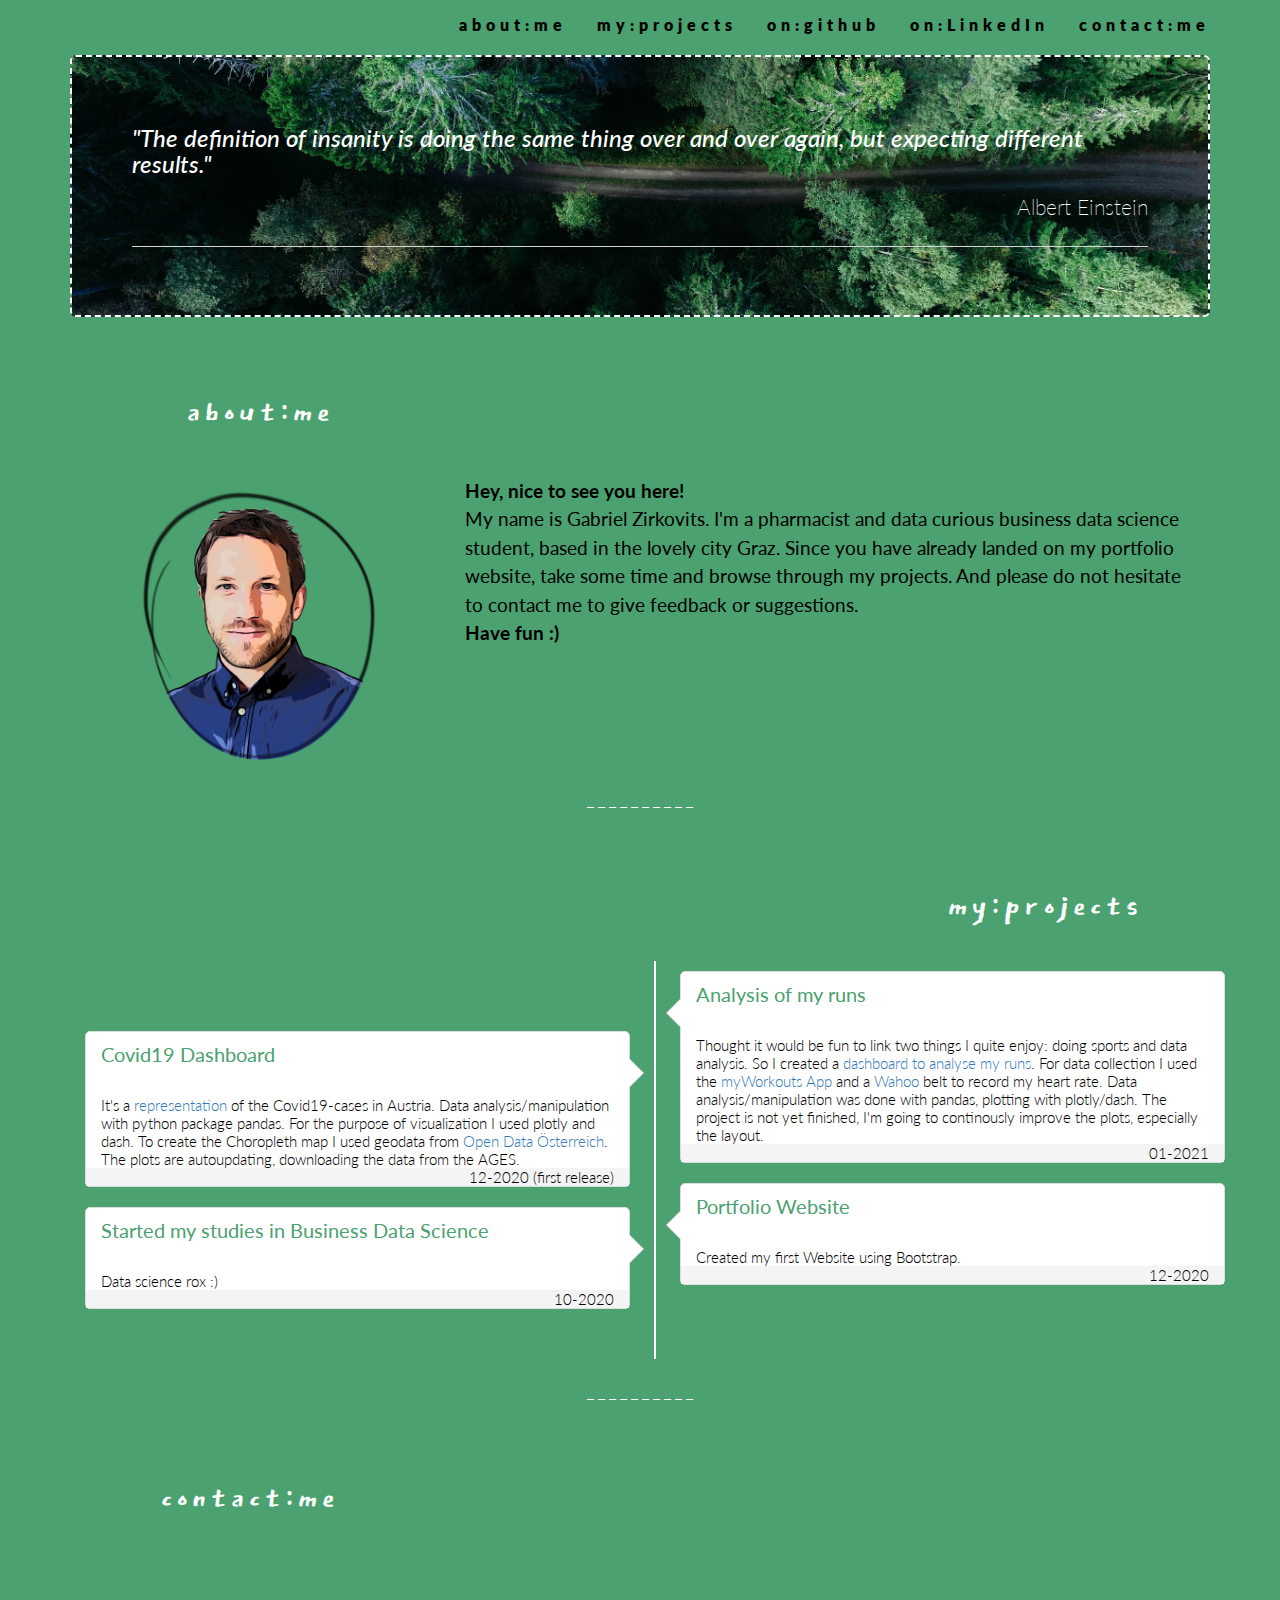
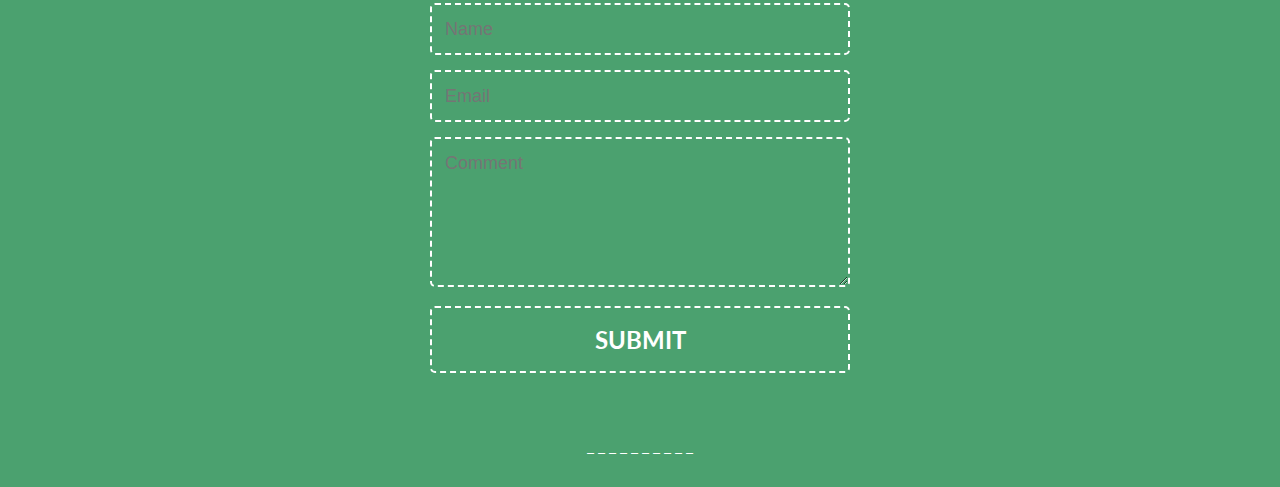
==== home.html @ d7a1986c "added project running analysis and updated text" ====
<!DOCTYPE html>
<html lang="en">

<head>
  <title>DS Website</title>
  <!-- Latest compiled and minified CSS -->
  <link rel="stylesheet" href="https://maxcdn.bootstrapcdn.com/bootstrap/3.4.1/css/bootstrap.min.css">
  <!-- jQuery library -->
  <script src="https://ajax.googleapis.com/ajax/libs/jquery/3.5.1/jquery.min.js"></script>
  <!-- Latest compiled JavaScript -->
  <script src="https://maxcdn.bootstrapcdn.com/bootstrap/3.4.1/js/bootstrap.min.js"></script>
  <meta name="viewport" content="width=device-width, initial-scale=1.0">
  <link rel="stylesheet" type="text/css" href="mainstyle.css" />
  <link href="https://fonts.googleapis.com/css?family=Montserrat" rel="stylesheet" type="text/css">
  <link href="https://fonts.googleapis.com/css?family=Lato" rel="stylesheet" type="text/css">
  <link href="https://fonts.googleapis.com/css2?family=East+Sea+Dokdo&display=swap" rel="stylesheet">
  <link rel="stylesheet" href="https://cdnjs.cloudflare.com/ajax/libs/font-awesome/5.15.1/css/all.min.css"
    integrity="sha512-+4zCK9k+qNFUR5X+cKL9EIR+ZOhtIloNl9GIKS57V1MyNsYpYcUrUeQc9vNfzsWfV28IaLL3i96P9sdNyeRssA=="
    crossorigin="anonymous" />
</head>

<body class="body">
  <div class="container">

    <header>

      <nav class="navbar navbar-default navbar-fixed-top">
        <div class="container">

          <div class="navbar-header">
            <button type="button" class="navbar-toggle navbar-toggle-right" data-toggle="collapse"
              data-target="#header-menu">
              <span class="icon-bar"></span>
              <span class="icon-bar"></span>
              <span class="icon-bar"></span>
            </button>
          </div>
          <div class="collapse navbar-collapse" id="header-menu">
            <ul class="nav navbar-nav navbar-right">
              <li><a href="#top">about:me</a></li>
              <li><a href="#projects">my:projects</a></li>
              <li><a href="https://github.com/GabrielZirk" target="_blank">on:github</a></li>
              <li><a href="https://www.linkedin.com/in/gabrielzirkovits" target="_blank">on:LinkedIn</a></li>
              <li><a href="#contact">contact:me</a></li>
            </ul>
          </div>
        </div>
      </nav>


      <div class="jumbotron">
        <h3><em>"The definition of insanity is doing the same thing over and over again, but expecting different
            results."</em></h3>
        <p style="text-align:right">Albert Einstein</p>
        <hr class="my-4">
      </div>


    </header>
    <!-- Container (about:me section) -->
    <div id="about" class="spacer"></div>


    <div class="container-fluid">
      <div class="row">
        <div class="col-md-4 text-center">
          <h2>about:me</h2>
        </div>
        <div class="col-md-8">
        </div>
      </div>
      <div class="row aligned-row">
        <div class="col-md-4 center-block">
          <p><img src="img/comicme2_circle.png" alt="picture of me" class="center-block" width=250 height=300></p>
        </div>
        <div class="col-md-8">


          <h4><b>Hey, nice to see you here!</b><br>
            My name is Gabriel Zirkovits. I'm a pharmacist and data curious business data science student, based in the
            lovely city Graz.
            Since you have already landed on my portfolio website, take some time and browse through my projects. And
            please do not hesitate to contact me to give feedback or suggestions.<br>
            <b>Have fun :)</b>
          </h4>

        </div>
      </div>
    </div>

    <div class="text-center" style="color:white; font-size: 30px;">
      <p>----------</p>
    </div>


    <!-- Container (projekt timeline section) -->
    <div id="projects" class="spacer"></div>
    <div class="container">
      <div class="row">
        <div class="col-md-8 ">
        </div>
        <div class="col-md-4">
          <h2 class="text-center">my:projects</h2>
        </div>
      </div>
      <ul class="timeline">
        <li class="timeline-inverted">
          <div class="timeline-badge">
            <a><i class="fa fa-circle invert" id=""></i></a>
          </div>
          <div class="timeline-panel">
            <div class="timeline-heading">
              <h4>Analysis of my runs</h4>
            </div>
            <div class="timeline-body">
              <p>Thought it would be fun to link two things I quite enjoy: doing sports and data analysis. So I created a <a href="https://gzrunninganalysis.herokuapp.com/"> dashboard to analyse my runs</a>. For data collection I used the <a hrev="https://www.myworkouts.org/">myWorkouts App</a> and a <a href="https://de-eu.wahoofitness.com/">Wahoo</a> belt to record my heart rate. Data analysis/manipulation was done with pandas, plotting with plotly/dash. The project is not yet finished, I'm going to continously improve the plots, especially the layout.</p>
            </div>
            <div class="timeline-footer">
              <p class="text-right">01-2021</p>
            </div>
          </div>
        </li>
        <li>
          <div class="timeline-badge">
            <a><i class="fa fa-circle"></i></a>
          </div>
          <div class="timeline-panel">
            <div class="timeline-heading">
              <h4>Covid19 Dashboard</h4>
            </div>
            <div class="timeline-body">
              <p>It's a <a href="https://gzcovid19dash.herokuapp.com/" target="_blank"> representation </a> of the
                Covid19-cases in Austria. Data analysis/manipulation with python package pandas. For the purpose of visualization I used plotly and dash. To create the Choropleth map I used geodata from <a href="https://www.data.gv.at/">Open Data Österreich</a>. The
                plots are autoupdating, downloading the data from the AGES.</p>
            </div>
            <div class="timeline-footer">
              <p class="text-right">12-2020 (first release)</p>
            </div>
          </div>
        </li>

        <li class="timeline-inverted">
          <div class="timeline-badge">
            <a><i class="fa fa-circle invert" id=""></i></a>
          </div>
          <div class="timeline-panel">
            <div class="timeline-heading">
              <h4>Portfolio Website</h4>
            </div>
            <div class="timeline-body">
              <p>Created my first Website using Bootstrap.</p>
            </div>
            <div class="timeline-footer">
              <p class="text-right">12-2020</p>
            </div>
          </div>
        </li>


        <li>
          <div class="timeline-badge">
            <a><i class="fa fa-circle"></i></a>
          </div>
          <div class="timeline-panel">
            <div class="timeline-heading">
              <h4>Started my studies in Business Data Science</h4>
            </div>
            <div class="timeline-body">
              <p>Data science rox :)</p>
            </div>
            <div class="timeline-footer">
              <p class="text-right">10-2020</p>
            </div>
          </div>
        </li>

        <li class="clearfix no-float"></li>
      </ul>
    </div>

  </div>
  <div class="text-center" style="color:white; font-size: 30px;">
    <p>----------</p>
  </div>

  <div id="contact" class="spacer">
  </div>

  <div class="container" id="contact">
    <div class="row">
      <div class="col-md-4 ">
        <h2 class="text-center">contact:me</h2>
      </div>
      <div class="col-md-8">
      </div>
    </div>
    <div class="row">
      <div class="col-md-12 ">
        <form action="mail.php" method="POST">
          <input name="name" type="text" class="feedback-input" placeholder="Name" />
          <input name="email" type="text" class="feedback-input" placeholder="Email" />
          <textarea name="message" class="feedback-input" placeholder="Comment"></textarea>
          <input type="submit" value="SUBMIT" />
        </form>
      </div>
    </div>
  </div>


  <div class="text-center" style="color:white; font-size: 30px;">
    <p>----------</p>
  </div>


  </div>
  <footer>

  </footer>
</body>



</html>
---- mainstyle.css ----
@media (max-width:1200px) {
    .navbar-header {
        float: none;
    }
    .navbar-toggle {
        display: block;
    }
    .navbar-collapse {
        border-top: 1px solid transparent;
        box-shadow: inset 0 1px 0 rgba(255,255,255,0.1);
    }
    .navbar-collapse.collapse {
        display: none!important;
    }
    .navbar-nav {
        float: none!important;
        margin: 7.5px -15px;
    }
    .navbar-nav>li {
        float: none;
    }
    .navbar-nav>li>a {
        padding-top: 10px;
        padding-bottom: 10px;
    }
    .navbar-text {
        float: none;
        margin: 15px 0;
    }
    /* since 3.1.0 */
    .navbar-collapse.collapse.in { 
        display: block!important;
    }
    .collapsing {
        overflow: hidden!important;
    }
}
/* myStyle.css */
.body {
    font: 300 15px Lato, sans-serif;
    line-height: 1.8;
    color: #000000;
    background-color: #4ba16f;
    padding-top: 55px;
  }

.navbar {
    border: 0;
    margin-bottom: 0;
    font-size: 16px;
    letter-spacing: 5px;
    margin: 0;
    padding: 0px;
    background-color: #4ba16f;
    font-weight: 800;
  }

.navbar a {
    color: rgb(0, 0, 0) !important;
}

.navbar-nav  li a:hover {
    color: #ffffff !important;
  }
  
.navbar.navbar-default .navbar-collapse {
    border: none;
    box-shadow: none;
  }

.jumbotron{
  background-image: url("img/forrest_background.jpg");
  background-color: rgba(255, 255, 255, 0.521);
  background-size: cover;
  background-position: center;
  background-blend-mode: normal;
  color: white;
  border-color: white;
  border-width: 2px;
  border-style: dashed;
}

.navbar-default button.navbar-toggle.collapsed:focus,
.navbar-default button.navbar-toggle.collapsed{ background-color: transparent;
    -webkit-transition:all .4s;
    -moz-transition:all .4s;
    -ms-transition:all .4s;
    -o-transition:all .4s;
    transition:all .4s;
    border-color: white;
}

.navbar-default button.navbar-toggle:focus,
.navbar-default button.navbar-toggle.collapsed:hover{ background-color:white;
    -webkit-transition:all .4s;
    -moz-transition:all .4s;
    -ms-transition:all .4s;
    -o-transition:all .4s;
    transition:all .4s;
    border-color: transparent;
}
.navbar-default .navbar-toggle {
  border-color: white;
  color: #fff !important;
  border-style:dashed;
  border-width: 2px;
}

.center-block {
  display: block;
  margin-left: auto;
  margin-right: auto;
}

h2 {
  font: 300 30px East Sea Dokdo, sans-serif;
  font-size: 40px;
  color: #ffffff;
  font-weight: 100;
  margin-bottom: 30px;
  letter-spacing: 5px;
}

h4 {
  font: 300 30px Lato, sans-serif;
  font-size: 19px;
  line-height: 1.375em;
  color: #000000;
  font-weight: 400;
  margin-bottom: 30px;
  line-height: 1.5;
}  

.spacer {
  padding: 10px;
}

.aligned-row {
  display: flex;
  flex-flow: row wrap;

  &::before {
    display: block;
  }
}


/* -----------------------------------------------
 * Timeline
 * --------------------------------------------- */
 .timeline {
  list-style: none;
  padding: 10px 0;
  position: relative;
  font-weight: 300;
}
.timeline:before {
  top: 0;
  bottom: 0;
  position: absolute;
  content:" ";
  width: 2px;
  background: #ffffff;
  left: 50%;
  margin-left: -1.5px;
}
.timeline > li {
  margin-bottom: 20px;
  position: relative;
  width: 50%;
  float: left;
  clear: left;
}
.timeline > li:before, .timeline > li:after {
  content:" ";
  display: table;
}
.timeline > li:after {
  clear: both;
}
.timeline > li:before, .timeline > li:after {
  content:" ";
  display: table;
}
.timeline > li:after {
  clear: both;
}
.timeline > li > .timeline-panel {
  width: calc(100% - 25px);
  width: -moz-calc(100% - 25px);
  width: -webkit-calc(100% - 25px);
  float: left;
  border: 1px solid #dcdcdc;
  border-radius: 5px;
  background: #ffffff;
  position: relative;
}
.timeline > li > .timeline-panel:before {
  position: absolute;
  top: 26px;
  right: -15px;
  display: inline-block;
  border-top: 15px solid transparent;
  border-left: 15px solid #dcdcdc;
  border-right: 0 solid #dcdcdc;
  border-bottom: 15px solid transparent;
  content:" ";
}
.timeline > li > .timeline-panel:after {
  position: absolute;
  top: 27px;
  right: -14px;
  display: inline-block;
  border-top: 14px solid transparent;
  border-left: 14px solid #ffffff;
  border-right: 0 solid #ffffff;
  border-bottom: 14px solid transparent;
  content:" ";
}
.timeline > li > .timeline-badge {
  color: #ffffff;
  width: 24px;
  height: 24px;
  line-height: 50px;
  text-align: center;
  position: absolute;
  top: 16px;
  right: -12px;
  z-index: 100;
}
.timeline > li.timeline-inverted > .timeline-panel {
  float: right;
}
.timeline > li.timeline-inverted > .timeline-panel:before {
  border-left-width: 0;
  border-right-width: 15px;
  left: -15px;
  right: auto;
}
.timeline > li.timeline-inverted > .timeline-panel:after {
  border-left-width: 0;
  border-right-width: 14px;
  left: -14px;
  right: auto;
}
.timeline-badge > a {
  color: #ffffff !important;
}
.timeline-badge a:hover {
  color: #dcdcdc !important;
}
.timeline-title {
  margin-top: 0;
  color: inherit;
}
.timeline-heading h4 {
  font: 300 20px Lato, sans-serif;
  font-weight: 400;
  padding: 0 15px;
  color: #4ba16f;
}
.timeline-body > p, .timeline-body > ul {
  font: 300 15px Lato, sans-serif;
  padding: 0px 15px;
  margin-bottom: 0;
}
.timeline-footer {
  font: 300 15px Lato, sans-serif;
  padding: 0px 15px;
  background-color:#f4f4f4;
}
.timeline-footer p { margin-bottom: 0; }
.timeline-footer > a {
  cursor: pointer;
  text-decoration: none;
}
.timeline > li.timeline-inverted {
  float: right;
  clear: right;
}
.timeline > li:nth-child(2) {
  margin-top: 60px;
}
.timeline > li.timeline-inverted > .timeline-badge {
  left: -12px;
}
.no-float {
  float: none !important;
}
@media (max-width: 767px) {
  ul.timeline:before {
      left: 40px;
  }
  ul.timeline > li {
      margin-bottom: 0px;
      position: relative;
      width:100%;
      float: left;
      clear: left;
  }
  ul.timeline > li > .timeline-panel {
      width: calc(100% - 65px);
      width: -moz-calc(100% - 65px);
      width: -webkit-calc(100% - 65px);
  }
  ul.timeline > li > .timeline-badge {
      left: 28px;
      margin-left: 0;
      top: 16px;
  }
  ul.timeline > li > .timeline-panel {
      float: right;
  }
  ul.timeline > li > .timeline-panel:before {
      border-left-width: 0;
      border-right-width: 15px;
      left: -15px;
      right: auto;
  }
  ul.timeline > li > .timeline-panel:after {
      border-left-width: 0;
      border-right-width: 14px;
      left: -14px;
      right: auto;
  }
  .timeline > li.timeline-inverted {
      float: left;
      clear: left;
      margin-top: 30px;
      margin-bottom: 30px;
  }
  .timeline > li.timeline-inverted > .timeline-badge {
      left: 28px;
  }
}

form { max-width:420px; margin:50px auto; }

.feedback-input {
  color:white;
  font-family: Helvetica, Arial, sans-serif;
  font-weight:500;
  font-size: 18px;
  border-radius: 5px;
  line-height: 22px;
  background-color: transparent;
  border:2px dashed #ffffff;
  transition: all 0.3s;
  padding: 13px;
  margin-bottom: 15px;
  width:100%;
  box-sizing: border-box;
  outline:0;
}

.feedback-input:focus { border:2px solid #CC4949; }

textarea {
  height: 150px;
  line-height: 150%;
  resize:vertical;
}

[type="submit"] {
  font-family: 'Lato', Arial, Helvetica, sans-serif;
  width: 100%;
  background: transparent;
  border-radius:5px;
  border:2px dashed #ffffff;
  cursor:pointer;
  color:white;
  font-size:24px;
  padding-top:10px;
  padding-bottom:10px;
  transition: all 0.3s;
  margin-top:-4px;
  font-weight:700;
}
[type="submit"]:hover { background:#CC4949; }
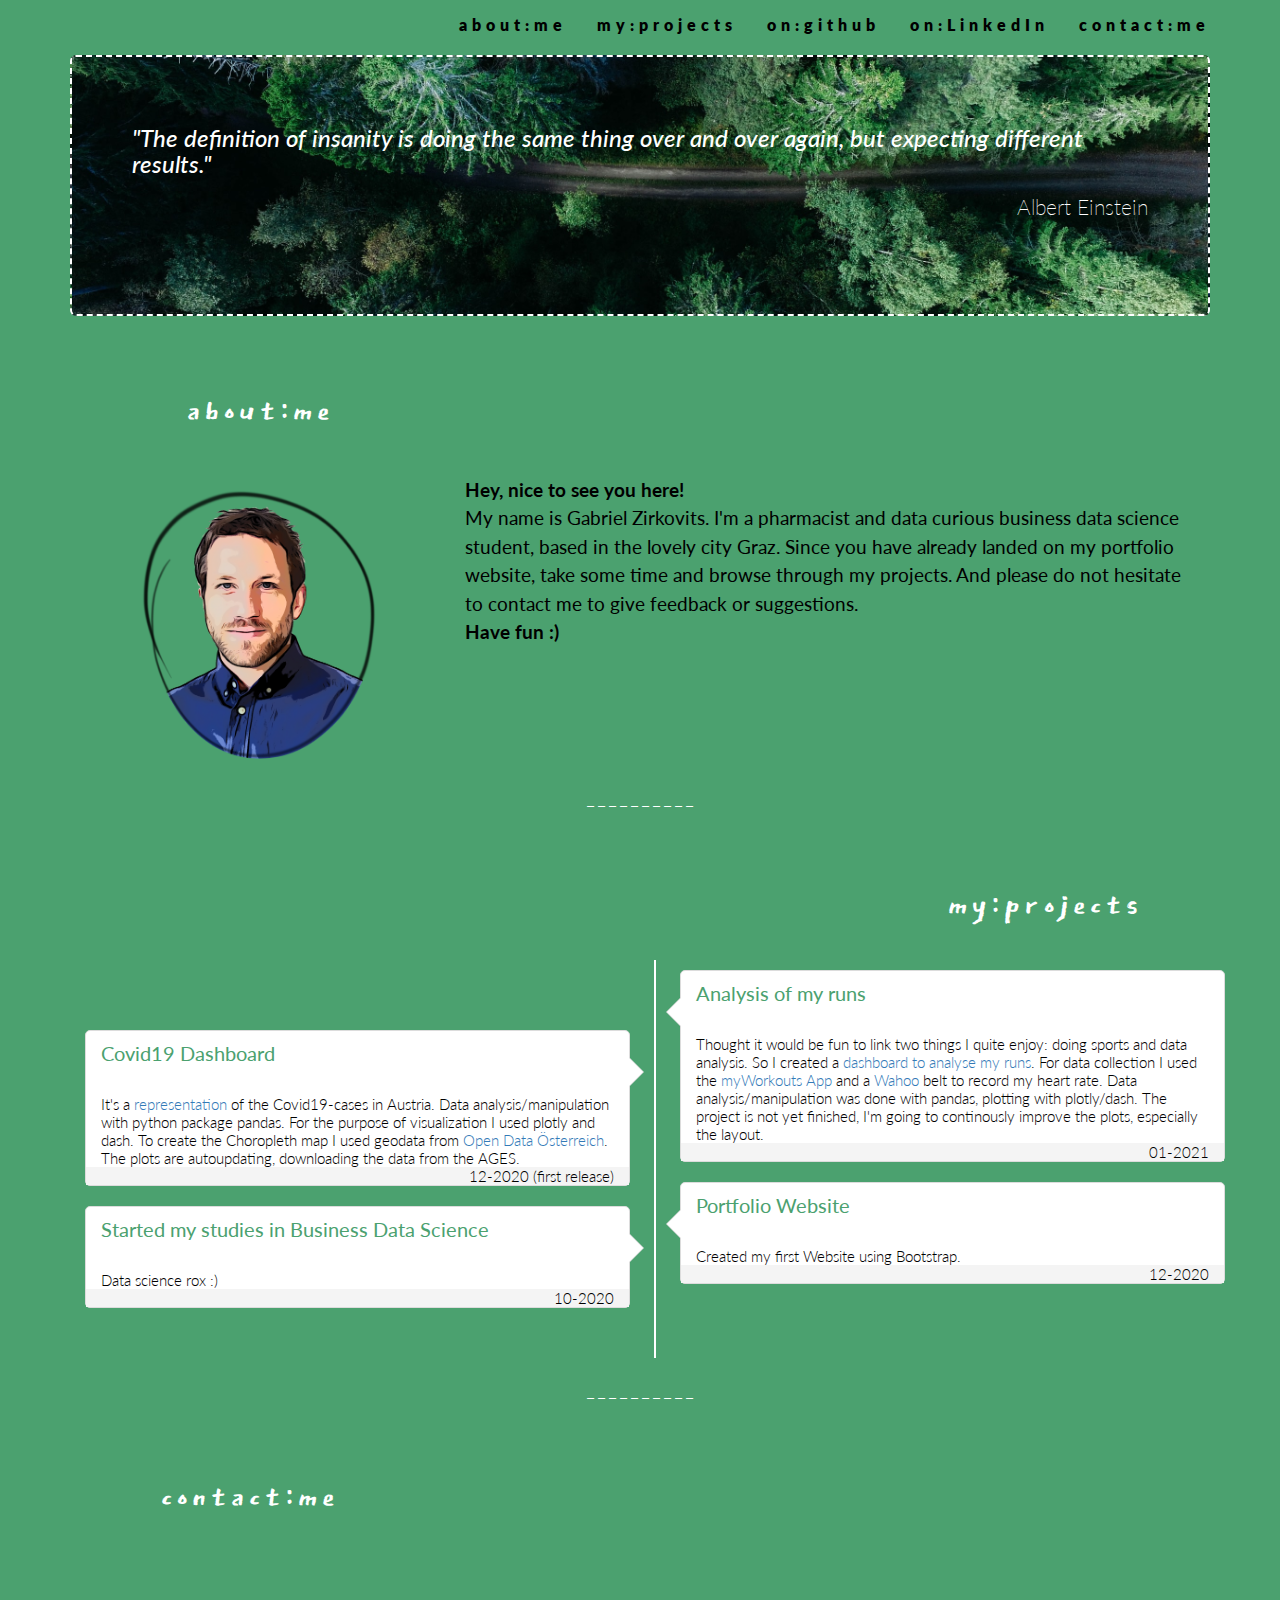
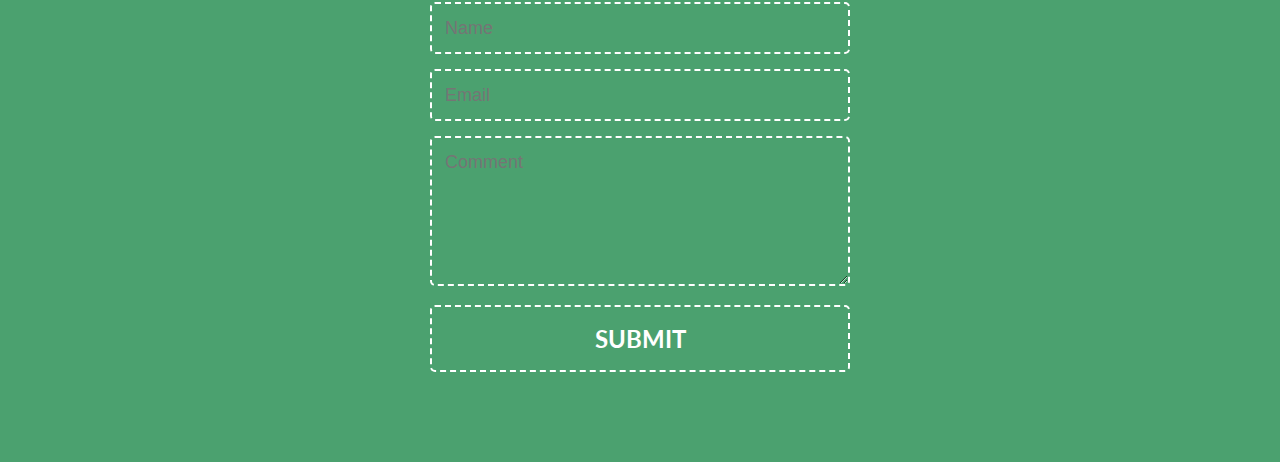
==== commit a689acd2: "hr in css" ====
--- a/home.html
+++ b/home.html
@@ -113,7 +113,7 @@
               <h4>Analysis of my runs</h4>
             </div>
             <div class="timeline-body">
-              <p>Thought it would be fun to link two things I quite enjoy: doing sports and data analysis. So I created a <a href="https://gzrunninganalysis.herokuapp.com/"> dashboard to analyse my runs</a>. For data collection I used the <a hrev="https://www.myworkouts.org/">myWorkouts App</a> and a <a href="https://de-eu.wahoofitness.com/">Wahoo</a> belt to record my heart rate. Data analysis/manipulation was done with pandas, plotting with plotly/dash. The project is not yet finished, I'm going to continously improve the plots, especially the layout.</p>
+              <p>Thought it would be fun to link two things I quite enjoy: doing sports and data analysis. So I created a <a href="https://gzrunninganalysis.herokuapp.com/" target="_blank"> dashboard to analyse my runs</a>. For data collection I used the <a href="https://www.myworkouts.org/" target="_blank">myWorkouts App</a> and a <a href="https://de-eu.wahoofitness.com/" target="_blank">Wahoo</a> belt to record my heart rate. Data analysis/manipulation was done with pandas, plotting with plotly/dash. The project is not yet finished, I'm going to continously improve the plots, especially the layout.</p>
             </div>
             <div class="timeline-footer">
               <p class="text-right">01-2021</p>
@@ -130,7 +130,7 @@
             </div>
             <div class="timeline-body">
               <p>It's a <a href="https://gzcovid19dash.herokuapp.com/" target="_blank"> representation </a> of the
-                Covid19-cases in Austria. Data analysis/manipulation with python package pandas. For the purpose of visualization I used plotly and dash. To create the Choropleth map I used geodata from <a href="https://www.data.gv.at/">Open Data Österreich</a>. The
+                Covid19-cases in Austria. Data analysis/manipulation with python package pandas. For the purpose of visualization I used plotly and dash. To create the Choropleth map I used geodata from <a href="https://www.data.gv.at/" target="_blank">Open Data Österreich</a>. The
                 plots are autoupdating, downloading the data from the AGES.</p>
             </div>
             <div class="timeline-footer">
@@ -196,7 +196,7 @@
     </div>
     <div class="row">
       <div class="col-md-12 ">
-        <form action="mail.php" method="POST">
+        <form action="https://formspree.io/f/xyybopll" method="post">
           <input name="name" type="text" class="feedback-input" placeholder="Name" />
           <input name="email" type="text" class="feedback-input" placeholder="Email" />
           <textarea name="message" class="feedback-input" placeholder="Comment"></textarea>
@@ -207,9 +207,7 @@
   </div>
 
 
-  <div class="text-center" style="color:white; font-size: 30px;">
-    <p>----------</p>
-  </div>
+<hr>
 
 
   </div>
--- a/mainstyle.css
+++ b/mainstyle.css
@@ -67,7 +67,16 @@
     border: none;
     box-shadow: none;
   }
-
+hr {
+  border: 0;
+}
+hr::after {
+  display: inline-block;
+  text-align: center;
+  width: 100%;
+  content: "---------";
+  font-weight: 900;
+}
 .jumbotron{
   background-image: url("img/forrest_background.jpg");
   background-color: rgba(255, 255, 255, 0.521);
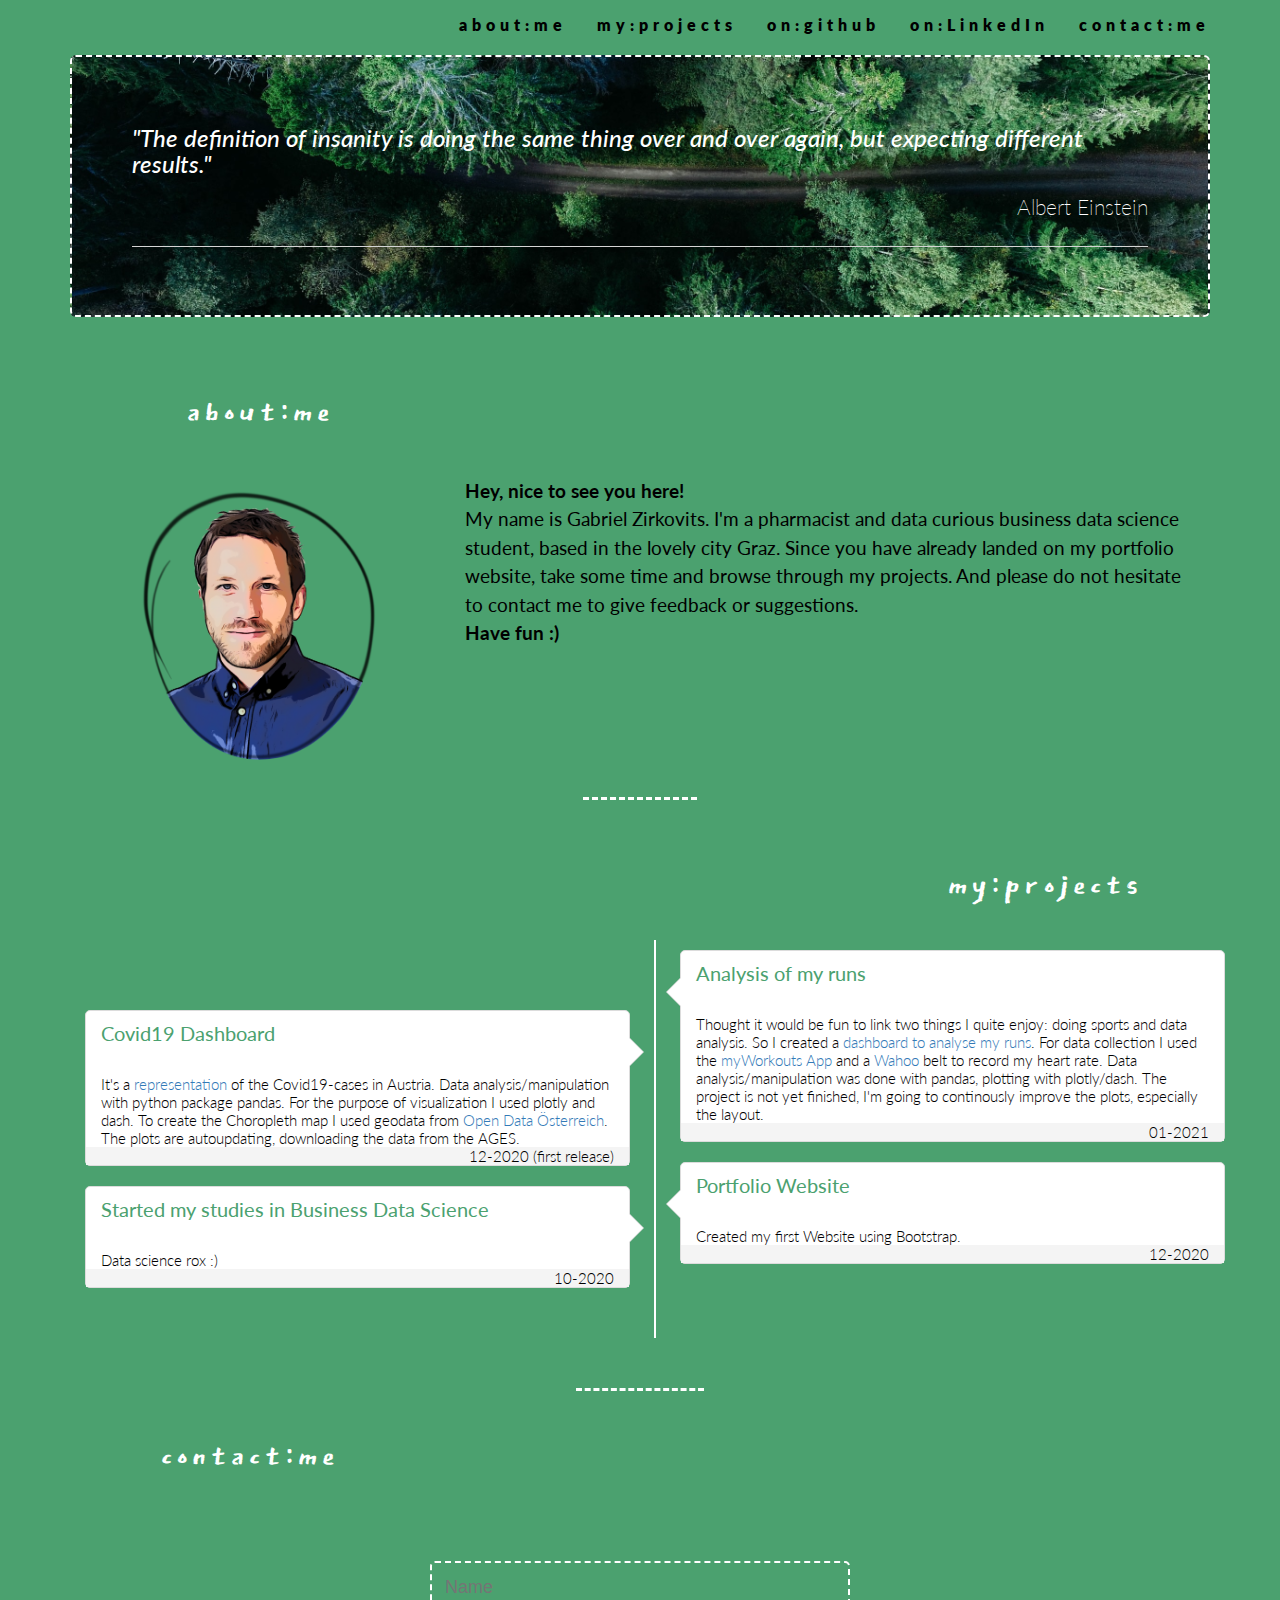
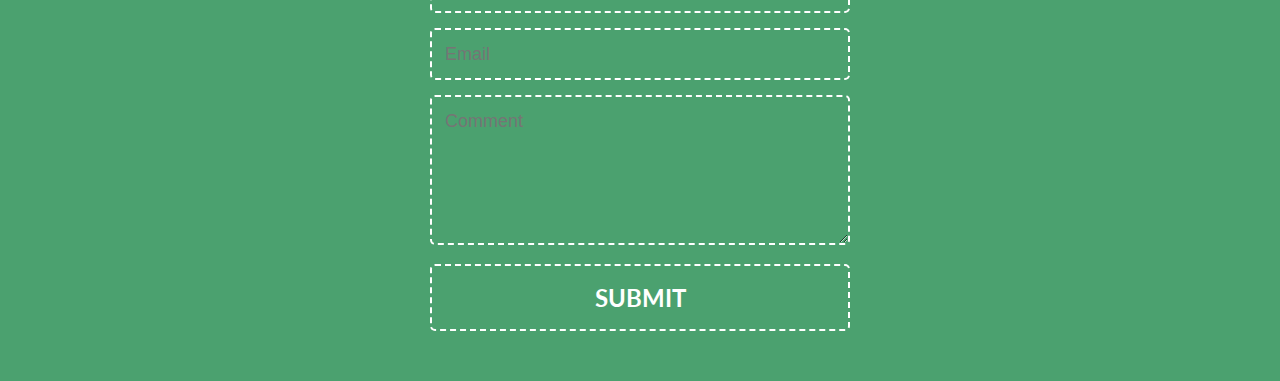
==== commit 4c10a3c7: "hrsep css" ====
--- a/home.html
+++ b/home.html
@@ -88,9 +88,7 @@
       </div>
     </div>
 
-    <div class="text-center" style="color:white; font-size: 30px;">
-      <p>----------</p>
-    </div>
+<hr class="hrsep">
 
 
     <!-- Container (projekt timeline section) -->
@@ -113,7 +111,12 @@
               <h4>Analysis of my runs</h4>
             </div>
             <div class="timeline-body">
-              <p>Thought it would be fun to link two things I quite enjoy: doing sports and data analysis. So I created a <a href="https://gzrunninganalysis.herokuapp.com/" target="_blank"> dashboard to analyse my runs</a>. For data collection I used the <a href="https://www.myworkouts.org/" target="_blank">myWorkouts App</a> and a <a href="https://de-eu.wahoofitness.com/" target="_blank">Wahoo</a> belt to record my heart rate. Data analysis/manipulation was done with pandas, plotting with plotly/dash. The project is not yet finished, I'm going to continously improve the plots, especially the layout.</p>
+              <p>Thought it would be fun to link two things I quite enjoy: doing sports and data analysis. So I created
+                a <a href="https://gzrunninganalysis.herokuapp.com/" target="_blank"> dashboard to analyse my runs</a>.
+                For data collection I used the <a href="https://www.myworkouts.org/" target="_blank">myWorkouts App</a>
+                and a <a href="https://de-eu.wahoofitness.com/" target="_blank">Wahoo</a> belt to record my heart rate.
+                Data analysis/manipulation was done with pandas, plotting with plotly/dash. The project is not yet
+                finished, I'm going to continously improve the plots, especially the layout.</p>
             </div>
             <div class="timeline-footer">
               <p class="text-right">01-2021</p>
@@ -130,7 +133,9 @@
             </div>
             <div class="timeline-body">
               <p>It's a <a href="https://gzcovid19dash.herokuapp.com/" target="_blank"> representation </a> of the
-                Covid19-cases in Austria. Data analysis/manipulation with python package pandas. For the purpose of visualization I used plotly and dash. To create the Choropleth map I used geodata from <a href="https://www.data.gv.at/" target="_blank">Open Data Österreich</a>. The
+                Covid19-cases in Austria. Data analysis/manipulation with python package pandas. For the purpose of
+                visualization I used plotly and dash. To create the Choropleth map I used geodata from <a
+                  href="https://www.data.gv.at/" target="_blank">Open Data Österreich</a>. The
                 plots are autoupdating, downloading the data from the AGES.</p>
             </div>
             <div class="timeline-footer">
@@ -179,13 +184,10 @@
     </div>
 
   </div>
-  <div class="text-center" style="color:white; font-size: 30px;">
-    <p>----------</p>
-  </div>
 
   <div id="contact" class="spacer">
   </div>
-
+<hr class="hrsep">
   <div class="container" id="contact">
     <div class="row">
       <div class="col-md-4 ">
@@ -207,7 +209,7 @@
   </div>
 
 
-<hr>
+
 
 
   </div>
--- a/mainstyle.css
+++ b/mainstyle.css
@@ -36,6 +36,14 @@
     }
 }
 /* myStyle.css */
+
+.hrsep {
+  border:none;
+  border-top: 3px dashed white;
+  text-align: center;
+  width: 10%;
+}
+
 .body {
     font: 300 15px Lato, sans-serif;
     line-height: 1.8;
@@ -67,16 +75,7 @@
     border: none;
     box-shadow: none;
   }
-hr {
-  border: 0;
-}
-hr::after {
-  display: inline-block;
-  text-align: center;
-  width: 100%;
-  content: "---------";
-  font-weight: 900;
-}
+
 .jumbotron{
   background-image: url("img/forrest_background.jpg");
   background-color: rgba(255, 255, 255, 0.521);
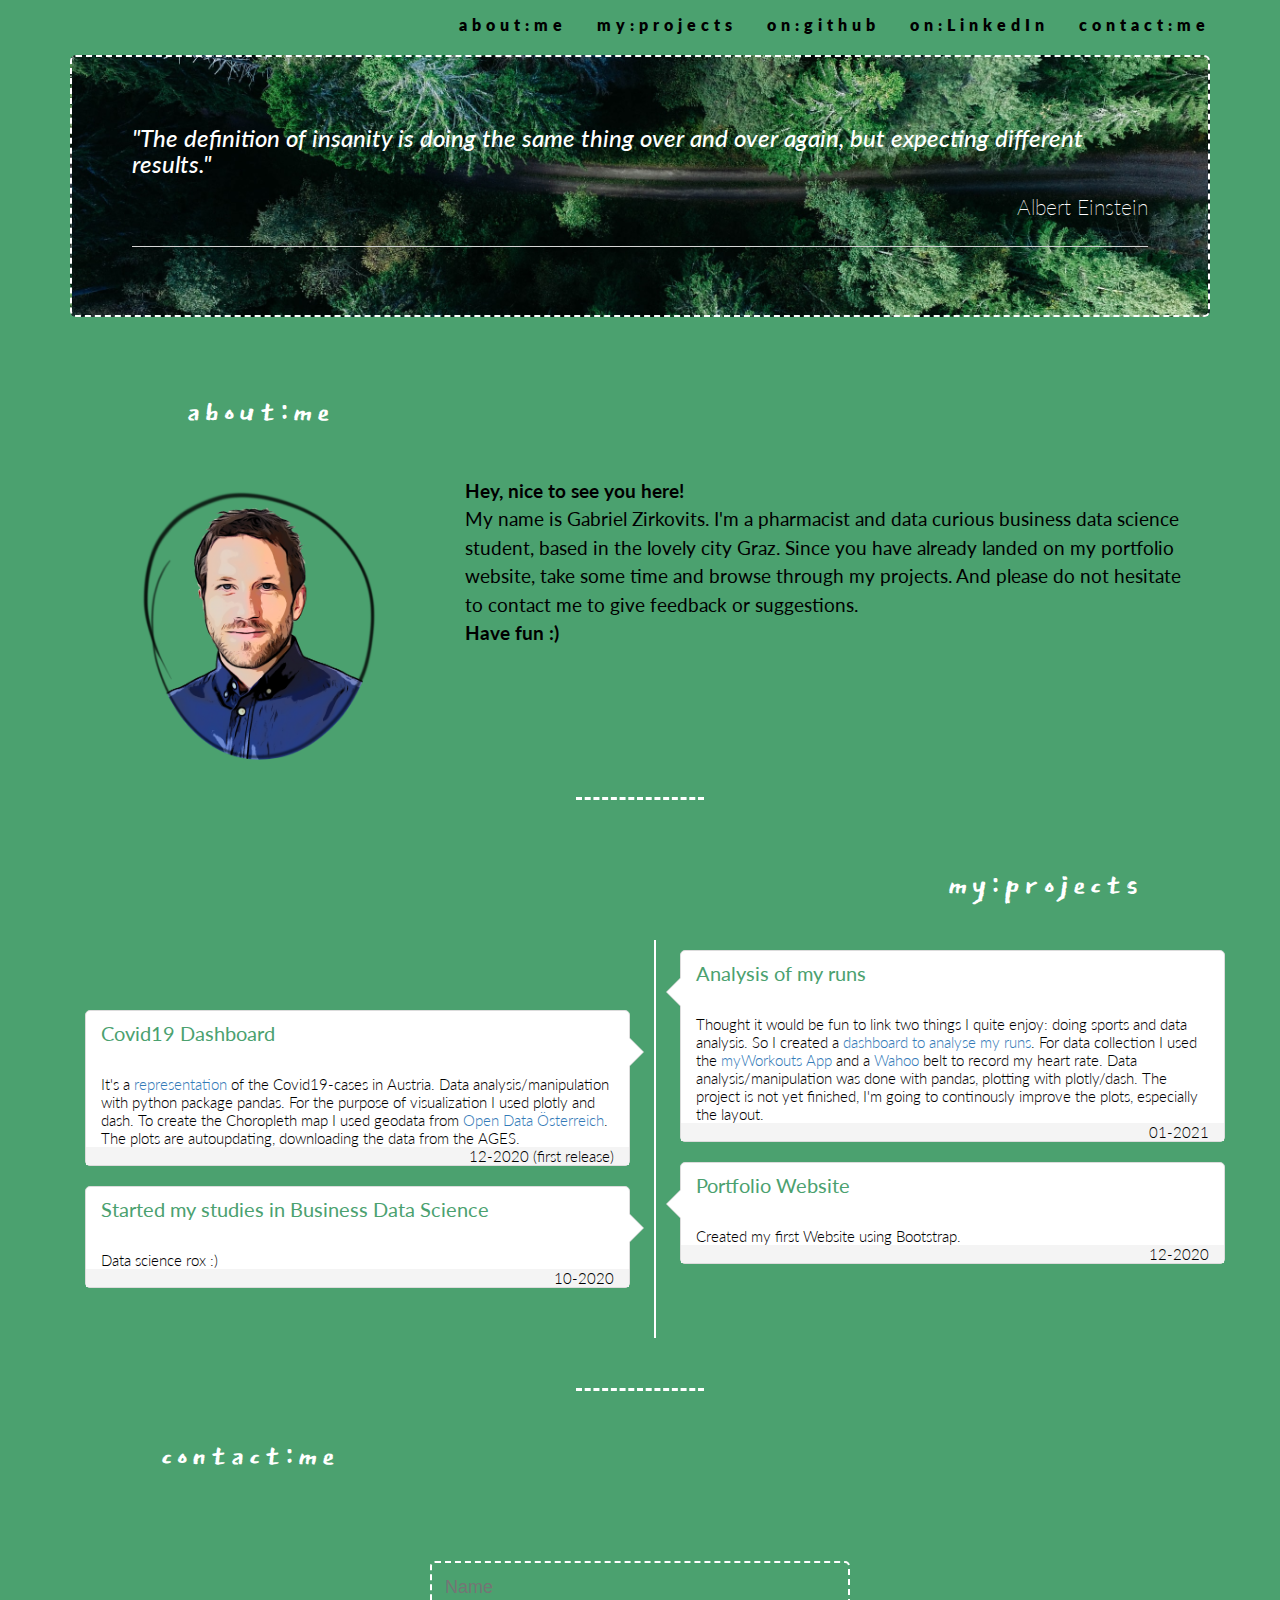
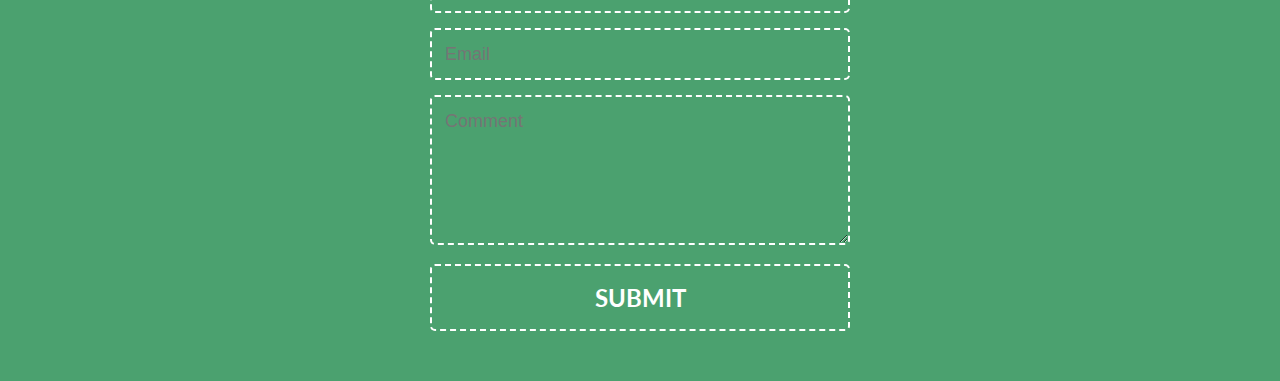
==== commit c1042b03: "hr css" ====
--- a/home.html
+++ b/home.html
@@ -88,8 +88,7 @@
       </div>
     </div>
 
-<hr class="hrsep">
-
+    <hr class="hrsep">
 
     <!-- Container (projekt timeline section) -->
     <div id="projects" class="spacer"></div>
@@ -187,8 +186,11 @@
 
   <div id="contact" class="spacer">
   </div>
-<hr class="hrsep">
+
+
+  <hr class="hrsep">
   <div class="container" id="contact">
+
     <div class="row">
       <div class="col-md-4 ">
         <h2 class="text-center">contact:me</h2>
--- a/mainstyle.css
+++ b/mainstyle.css
@@ -41,7 +41,7 @@
   border:none;
   border-top: 3px dashed white;
   text-align: center;
-  width: 10%;
+  width: 10vw;
 }
 
 .body {
